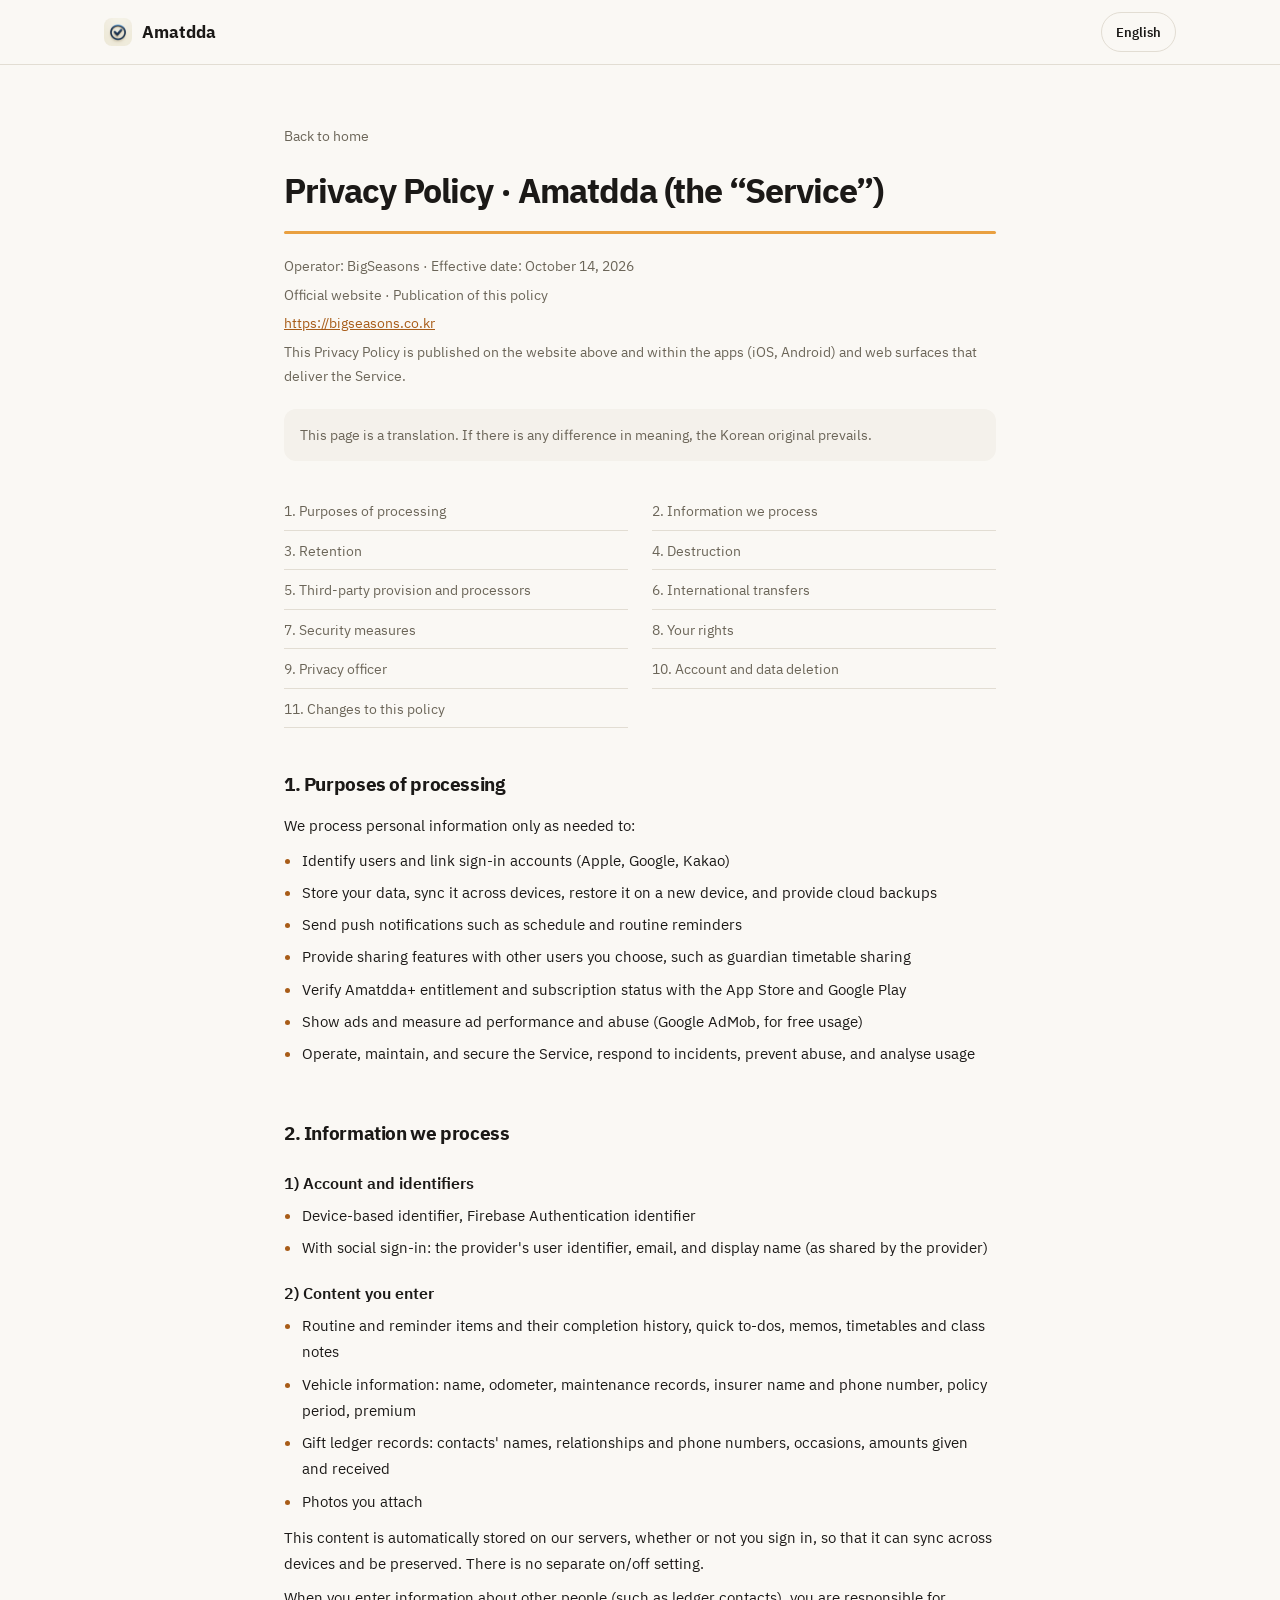
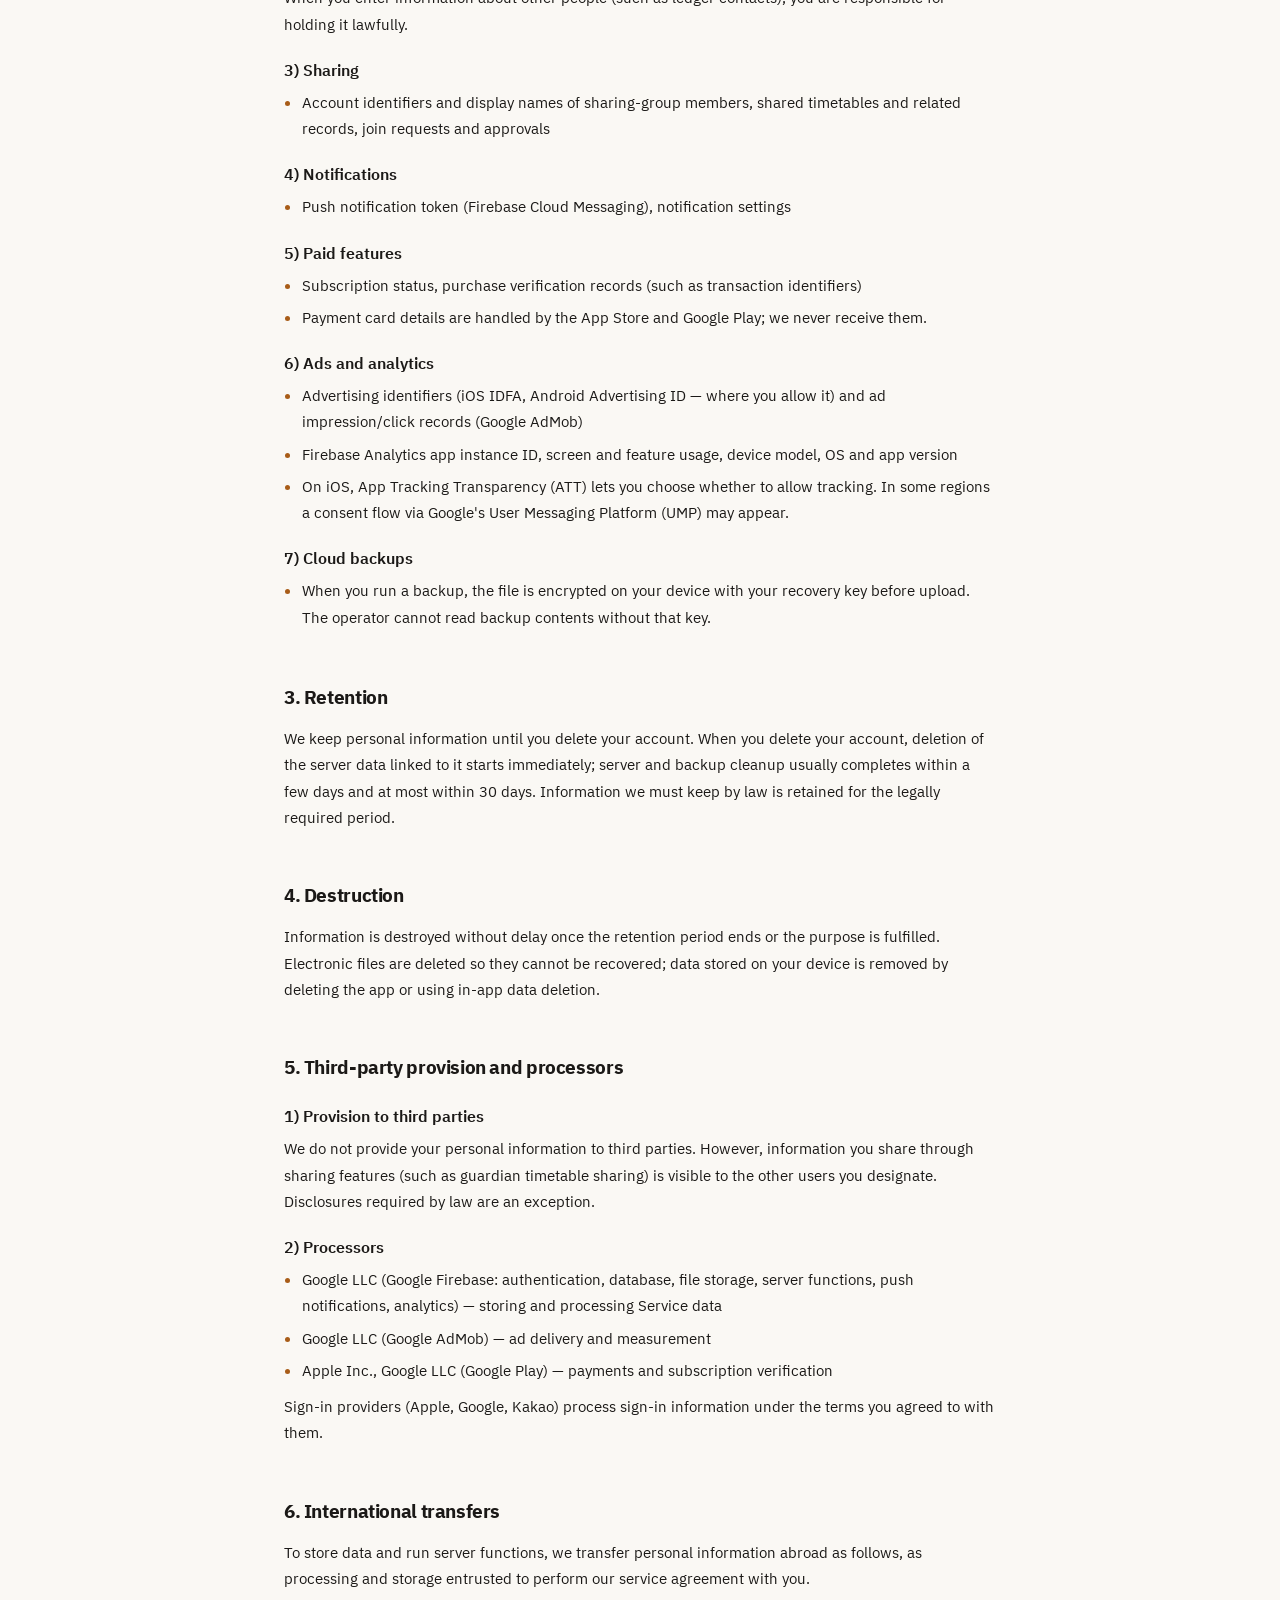
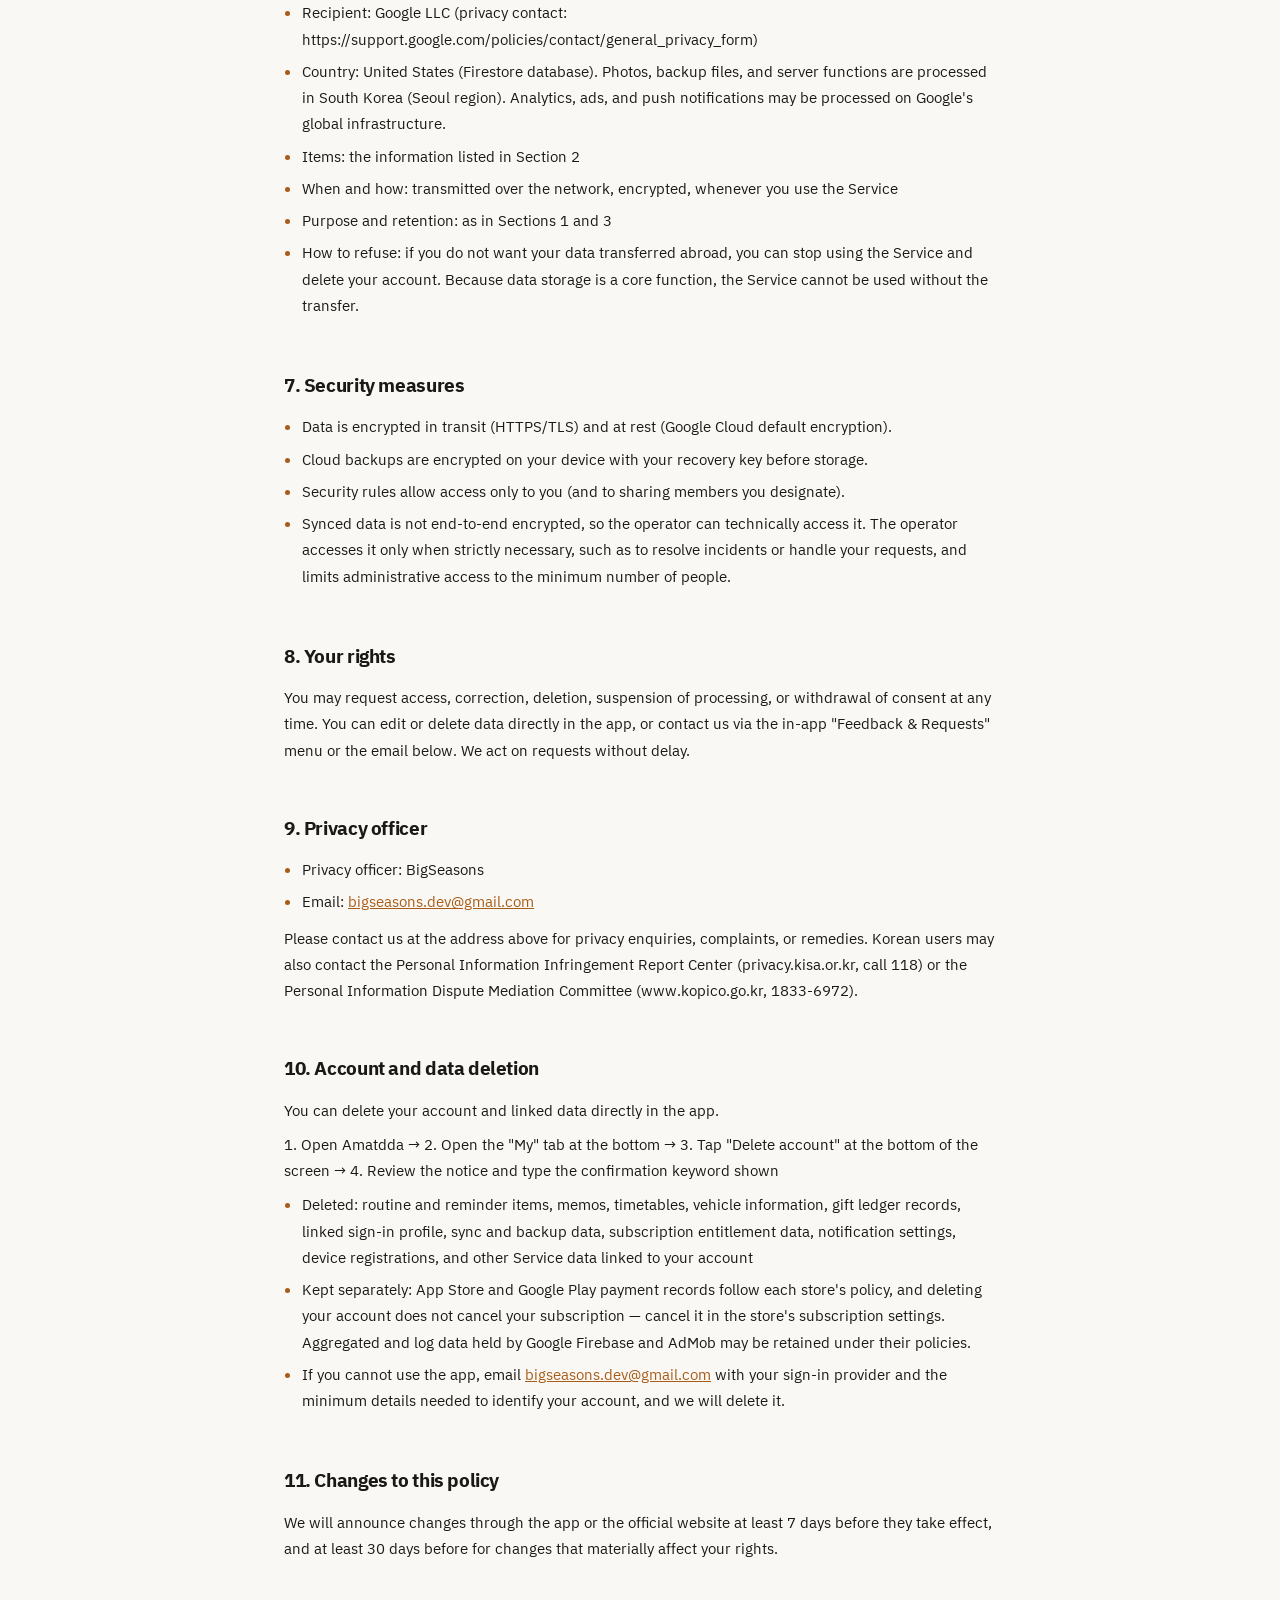
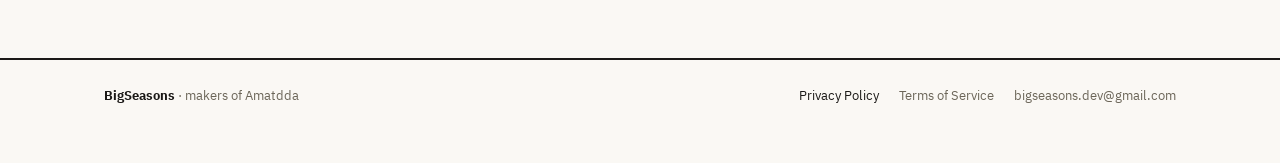
==== privacy.html @ 1eb02d1e "feat: 개인정보처리방침·이용약관을 사이트 안 페이지로, 웹 체험은 새 탭으로 - privacy.html · terms.html: 홈과 같은 디자인(귤·다크 모드·언어 메뉴), " ====
<!DOCTYPE html>
<html lang="ko" data-doc="privacy">
<head>
<meta charset="UTF-8" />
<meta name="viewport" content="width=device-width, initial-scale=1.0" />
<title>개인정보처리방침 | 까먹지마</title>
<meta name="description" content="까먹지마(Amatdda) 개인정보처리방침. 운영자 빅시즌스, 2026년 10월 14일 시행." />
<link rel="canonical" href="https://bigseasons.co.kr/privacy.html" />
<meta name="theme-color" content="#FAF8F4" media="(prefers-color-scheme: light)" />
<meta name="theme-color" content="#17181C" media="(prefers-color-scheme: dark)" />
<link rel="icon" href="assets/amatdda_icon.png" />
<link rel="preconnect" href="https://fonts.googleapis.com" />
<link rel="preconnect" href="https://fonts.gstatic.com" crossorigin />
<link rel="stylesheet" href="https://fonts.googleapis.com/css2?family=IBM+Plex+Sans+KR:wght@400;600;700&display=swap" />
<link rel="stylesheet" href="assets/legal.css" />
</head>
<body>
<header class="top">
  <div class="wrap">
    <a class="brand" href="./"><img src="assets/amatdda_icon.png" alt="" width="28" height="28" /><span id="brand">까먹지마</span></a>
    <div class="lang">
      <button id="lang-btn" type="button" aria-haspopup="true" aria-expanded="false" aria-controls="lang-menu">한국어</button>
      <menu id="lang-menu">
        <li><button type="button" data-lang="ko">한국어</button></li>
        <li><button type="button" data-lang="en">English</button></li>
        <li><button type="button" data-lang="ja">日本語</button></li>
        <li><button type="button" data-lang="zh">繁體中文</button></li>
      </menu>
    </div>
  </div>
</header>
<main class="wrap">
  <a class="back" id="back" href="./">홈으로</a>
  <h1 id="title">개인정보처리방침</h1>
  <div class="rule"></div>
  <div class="meta" id="meta"></div>
  <p class="notice" id="notice" hidden></p>
  <p class="notice" id="loading" hidden>문서를 불러오지 못했습니다. <a href="https://github.com/femeenhan/privacy-policy/blob/main/index2.md">원문 보기</a></p>
  <ol class="toc" id="toc"></ol>
  <div id="body"></div>
</main>
<footer class="site">
  <div class="wrap">
    <div><b>BigSeasons</b> <span id="f-maker">· 까먹지마를 만듭니다</span></div>
    <nav>
      <a href="privacy.html" id="f-privacy" aria-current="page">개인정보처리방침</a>
      <a href="terms.html" id="f-terms">이용약관</a>
      <a href="mailto:bigseasons.dev@gmail.com">bigseasons.dev@gmail.com</a>
    </nav>
  </div>
</footer>
<script src="assets/legal.js"></script>
</body>
</html>
---- assets/legal.css ----
/* 개인정보처리방침·이용약관 공용. 색·글꼴은 index.html 과 같은 앱 값(귤). */
:root {
  --bg: #FAF8F4; --bg2: #F4F1EB; --card: #FFFFFF;
  --text: #1B1917; --muted: #6B6558; --line: #E2DDD3;
  --ink: #A85C18; --face: #E9A040;
  --sans: "IBM Plex Sans KR", "Hiragino Sans", "Hiragino Kaku Gothic ProN", "Noto Sans JP",
          "PingFang TC", "Noto Sans TC", -apple-system, BlinkMacSystemFont, system-ui, sans-serif;
  color-scheme: light dark;
}
@media (prefers-color-scheme: dark) {
  :root { --bg: #17181C; --bg2: #1F2024; --card: #222328; --text: #F6F3F5; --muted: #B8B4B8; --line: #3F3F44; --ink: #F5C377; }
}
* { box-sizing: border-box; }
[hidden] { display: none !important; }
html { -webkit-text-size-adjust: 100%; scroll-behavior: smooth; }
@media (prefers-reduced-motion: reduce) { html { scroll-behavior: auto; } }
body {
  margin: 0; background: var(--bg); color: var(--text); font-family: var(--sans);
  line-height: 1.75; word-break: keep-all; overflow-wrap: anywhere; -webkit-font-smoothing: antialiased;
}
a { color: var(--ink); }
/* keep-all 은 한국어 어절용. 일본어·중국어에 걸면 문장부호에서만 줄이 바뀌어 들쭉날쭉해진다. */
html:lang(ja) body, html:lang(zh-TW) body { word-break: normal; line-break: strict; }
:focus-visible { outline: 3px solid var(--face); outline-offset: 3px; border-radius: 4px; }
.wrap { max-width: 760px; margin: 0 auto; padding: 0 24px; }

.top { border-bottom: 1px solid var(--line); }
.top .wrap { display: flex; align-items: center; gap: 16px; height: 64px; max-width: 1120px; }
.brand { display: flex; align-items: center; gap: 10px; text-decoration: none; color: var(--text); font-weight: 700; font-size: 17px; }
.brand img { width: 28px; height: 28px; border-radius: 8px; }
.lang { position: relative; margin-left: auto; }
.lang > button {
  font: inherit; font-size: 13px; font-weight: 600; color: var(--text); cursor: pointer;
  background: transparent; border: 1px solid var(--line); border-radius: 999px; padding: 8px 14px; min-height: 40px;
}
.lang menu {
  display: none; position: absolute; right: 0; top: calc(100% + 6px); z-index: 30; margin: 0; padding: 5px;
  list-style: none; min-width: 150px; background: var(--card); border: 1px solid var(--line); border-radius: 12px;
  box-shadow: 0 12px 30px -12px rgba(60, 40, 10, .25);
}
.lang menu.open { display: block; }
.lang menu button {
  font: inherit; font-size: 14px; cursor: pointer; width: 100%; text-align: left; border: none;
  background: transparent; color: var(--text); border-radius: 8px; padding: 10px 12px;
}
.lang menu button:hover { background: var(--bg2); }
.lang menu button[aria-current="true"] { font-weight: 700; color: var(--ink); }

main.wrap { padding-top: 56px; }
.back { font-size: 14px; color: var(--muted); text-decoration: none; }
.back:hover { color: var(--text); }
h1 { font-size: clamp(26px, 4vw, 34px); line-height: 1.3; letter-spacing: -.03em; margin: 20px 0 0; text-wrap: balance; }
.rule { height: 3px; background: var(--face); border-radius: 2px; margin: 18px 0 0; }
.meta { margin-top: 20px; color: var(--muted); font-size: 14px; }
.meta p { margin: 0 0 4px; }
.notice { margin: 20px 0 0; padding: 14px 16px; border-radius: 12px; background: var(--bg2); font-size: 14px; color: var(--muted); }

/* 조 목차 */
.toc { margin: 32px 0 0; padding: 0; list-style: none; display: grid; grid-template-columns: repeat(2, minmax(0, 1fr)); gap: 2px 24px; }
.toc a { display: block; padding: 6px 0; font-size: 14px; color: var(--muted); text-decoration: none; border-bottom: 1px solid var(--line); }
.toc a:hover { color: var(--text); }

section { padding-top: 40px; scroll-margin-top: 16px; }
section h2 { font-size: 19px; font-weight: 700; letter-spacing: -.02em; margin: 0 0 12px; }
section h3 { font-size: 16px; font-weight: 600; margin: 18px 0 6px; }
section p { margin: 0 0 8px; font-size: 15px; }
section ul { margin: 0 0 10px; padding-left: 1.2em; font-size: 15px; }
section li { margin: 0 0 6px; }
section li::marker { color: var(--ink); }

footer.site { margin-top: 96px; border-top: 2px solid var(--text); }
footer.site .wrap {
  display: flex; flex-wrap: wrap; gap: 12px 24px; justify-content: space-between; max-width: 1120px;
  padding-top: 24px; padding-bottom: 56px; font-size: 13px; color: var(--muted);
}
footer.site b { color: var(--text); }
footer.site nav { display: flex; gap: 20px; flex-wrap: wrap; }
footer.site a { color: var(--muted); text-decoration: none; }
footer.site a:hover, footer.site a[aria-current="page"] { color: var(--text); }

@media (max-width: 640px) {
  .wrap { padding: 0 16px; }
  main.wrap { padding-top: 36px; }
  .toc { grid-template-columns: 1fr; }
}
@media print {
  .top, .toc, footer.site, .back { display: none; }
  body { background: #fff; color: #000; }
}
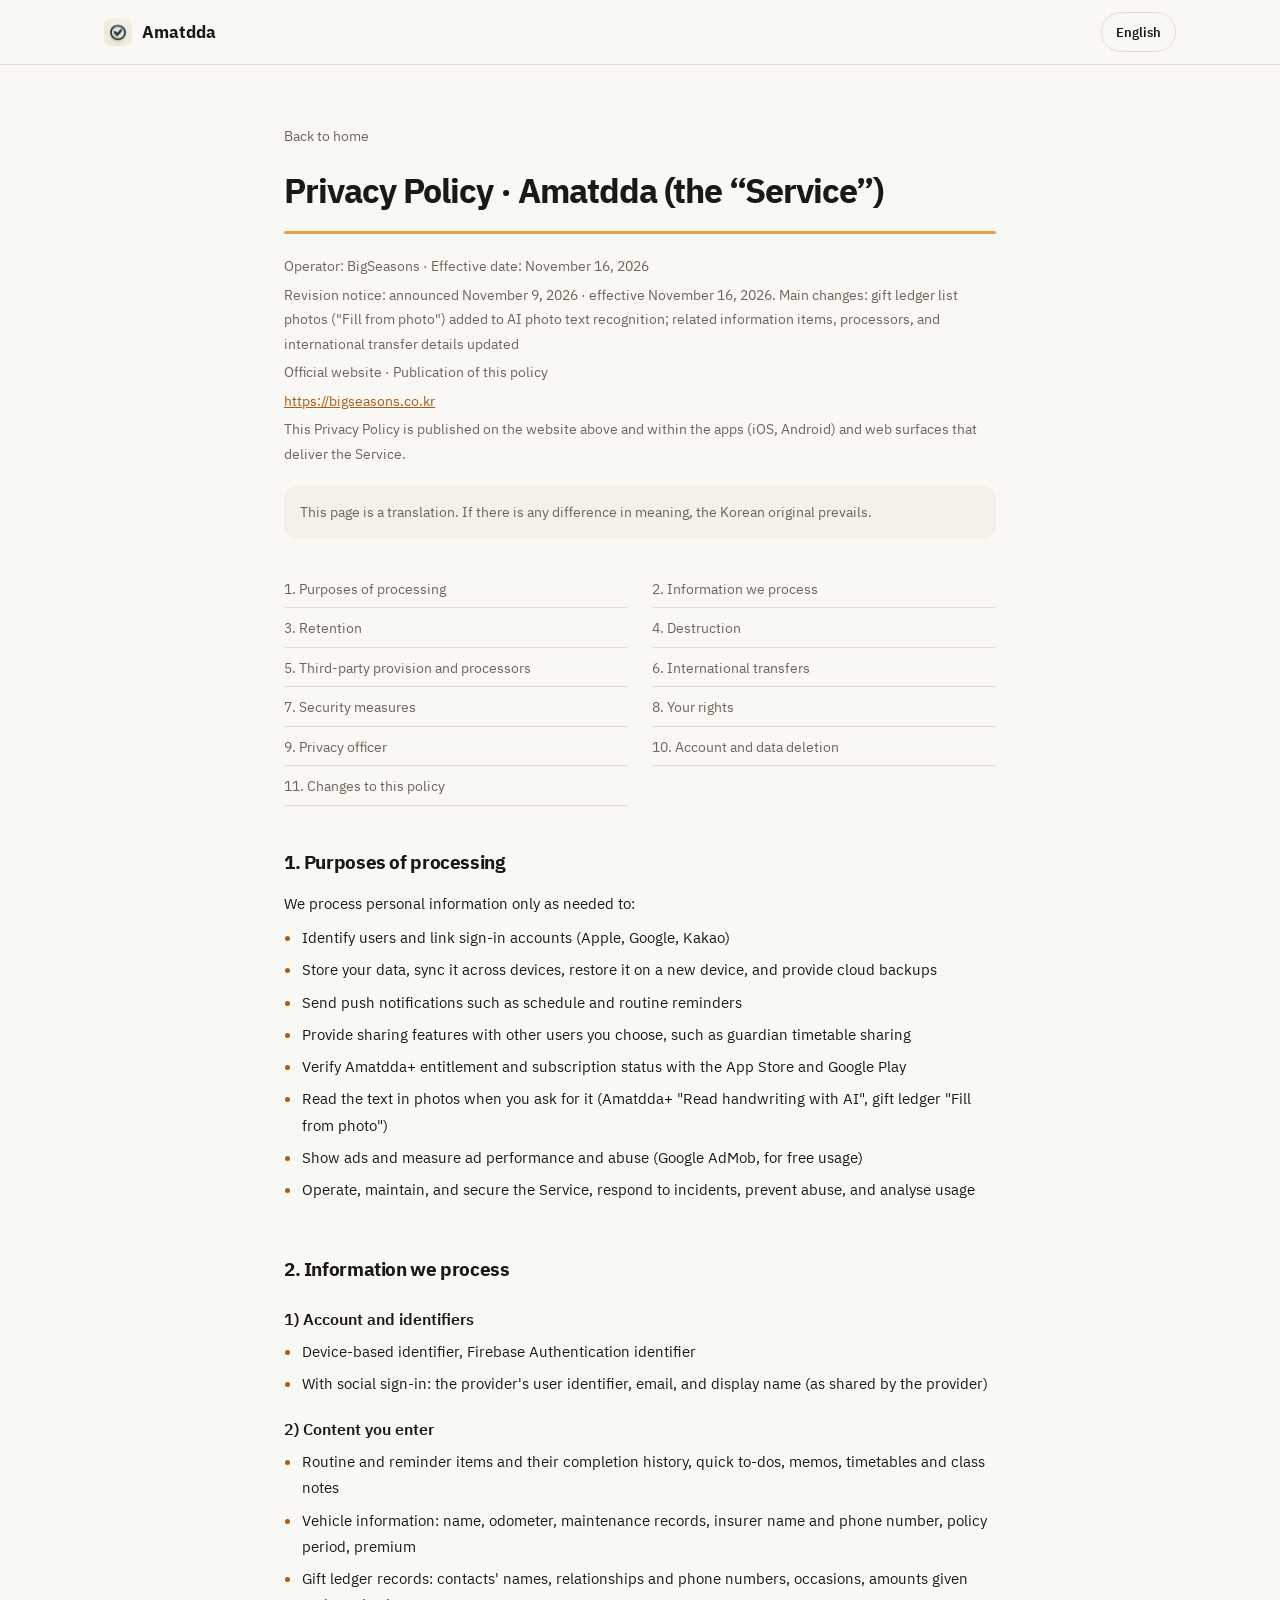
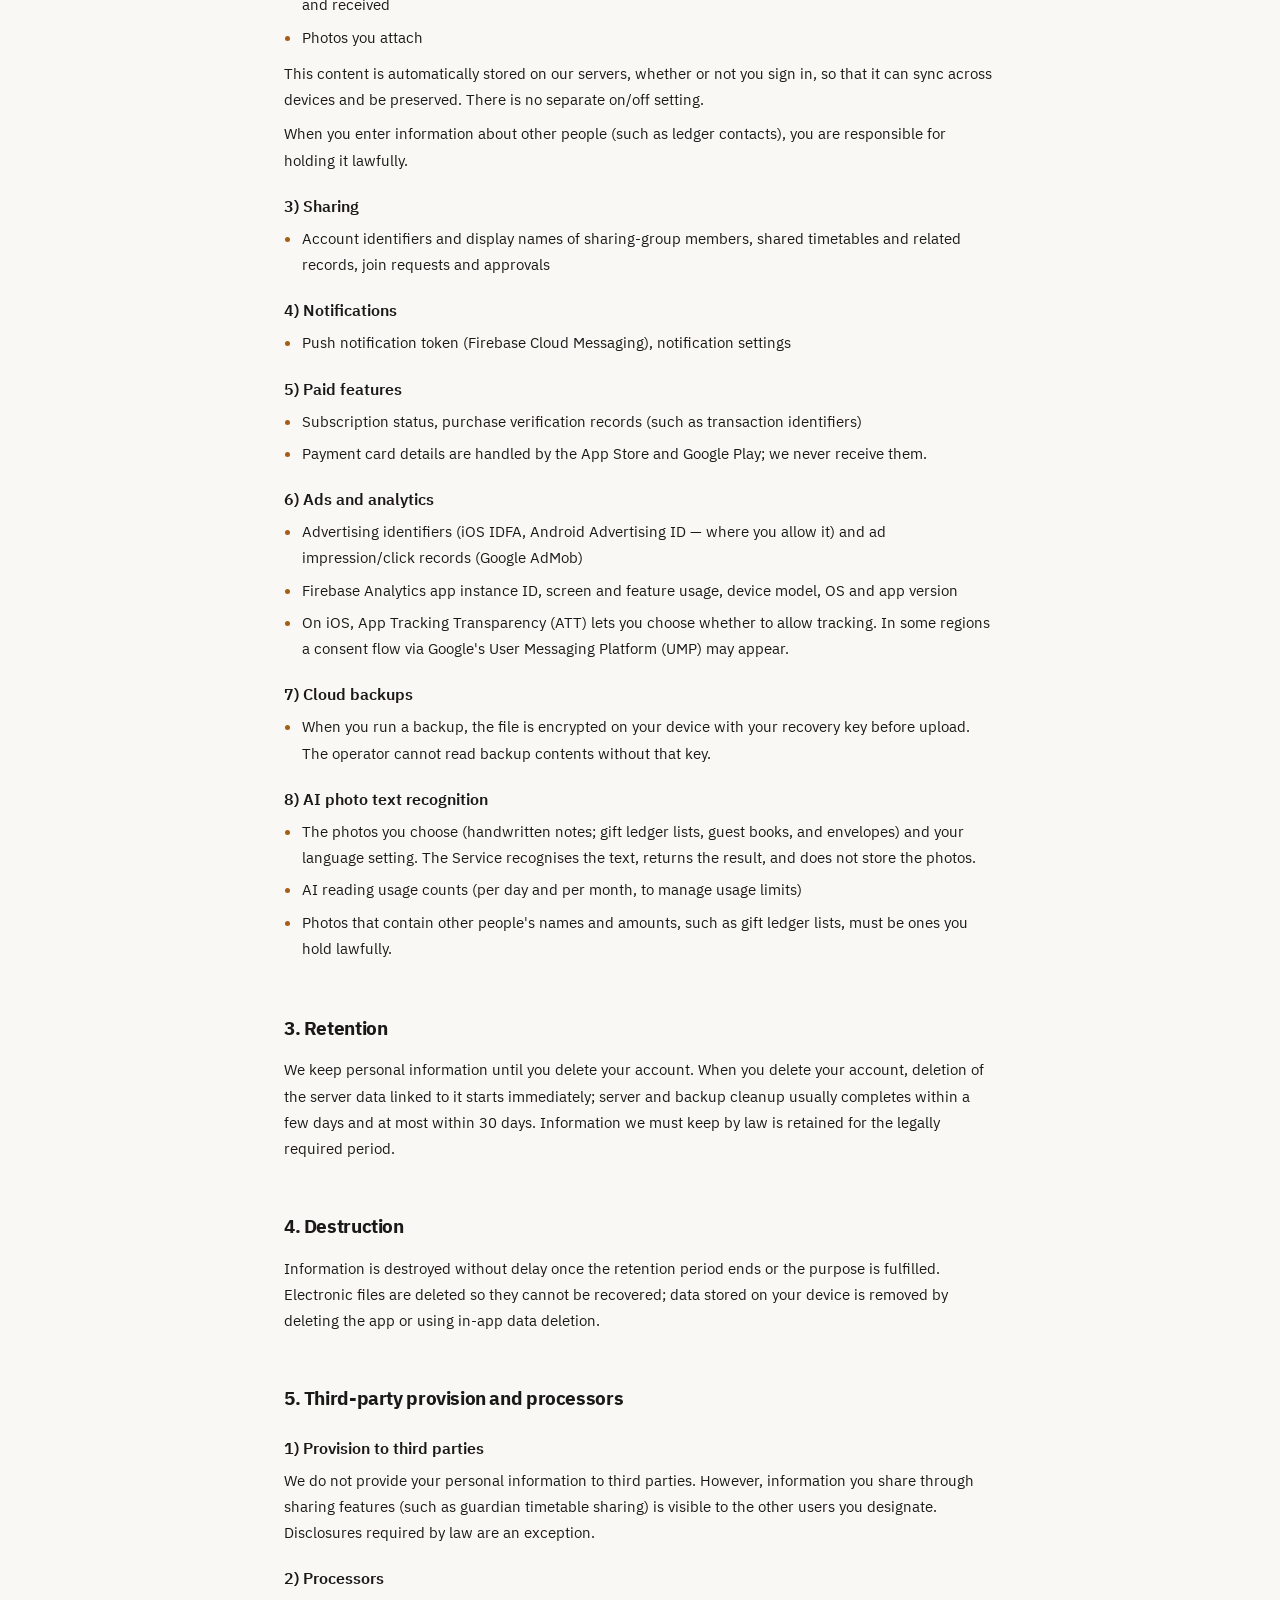
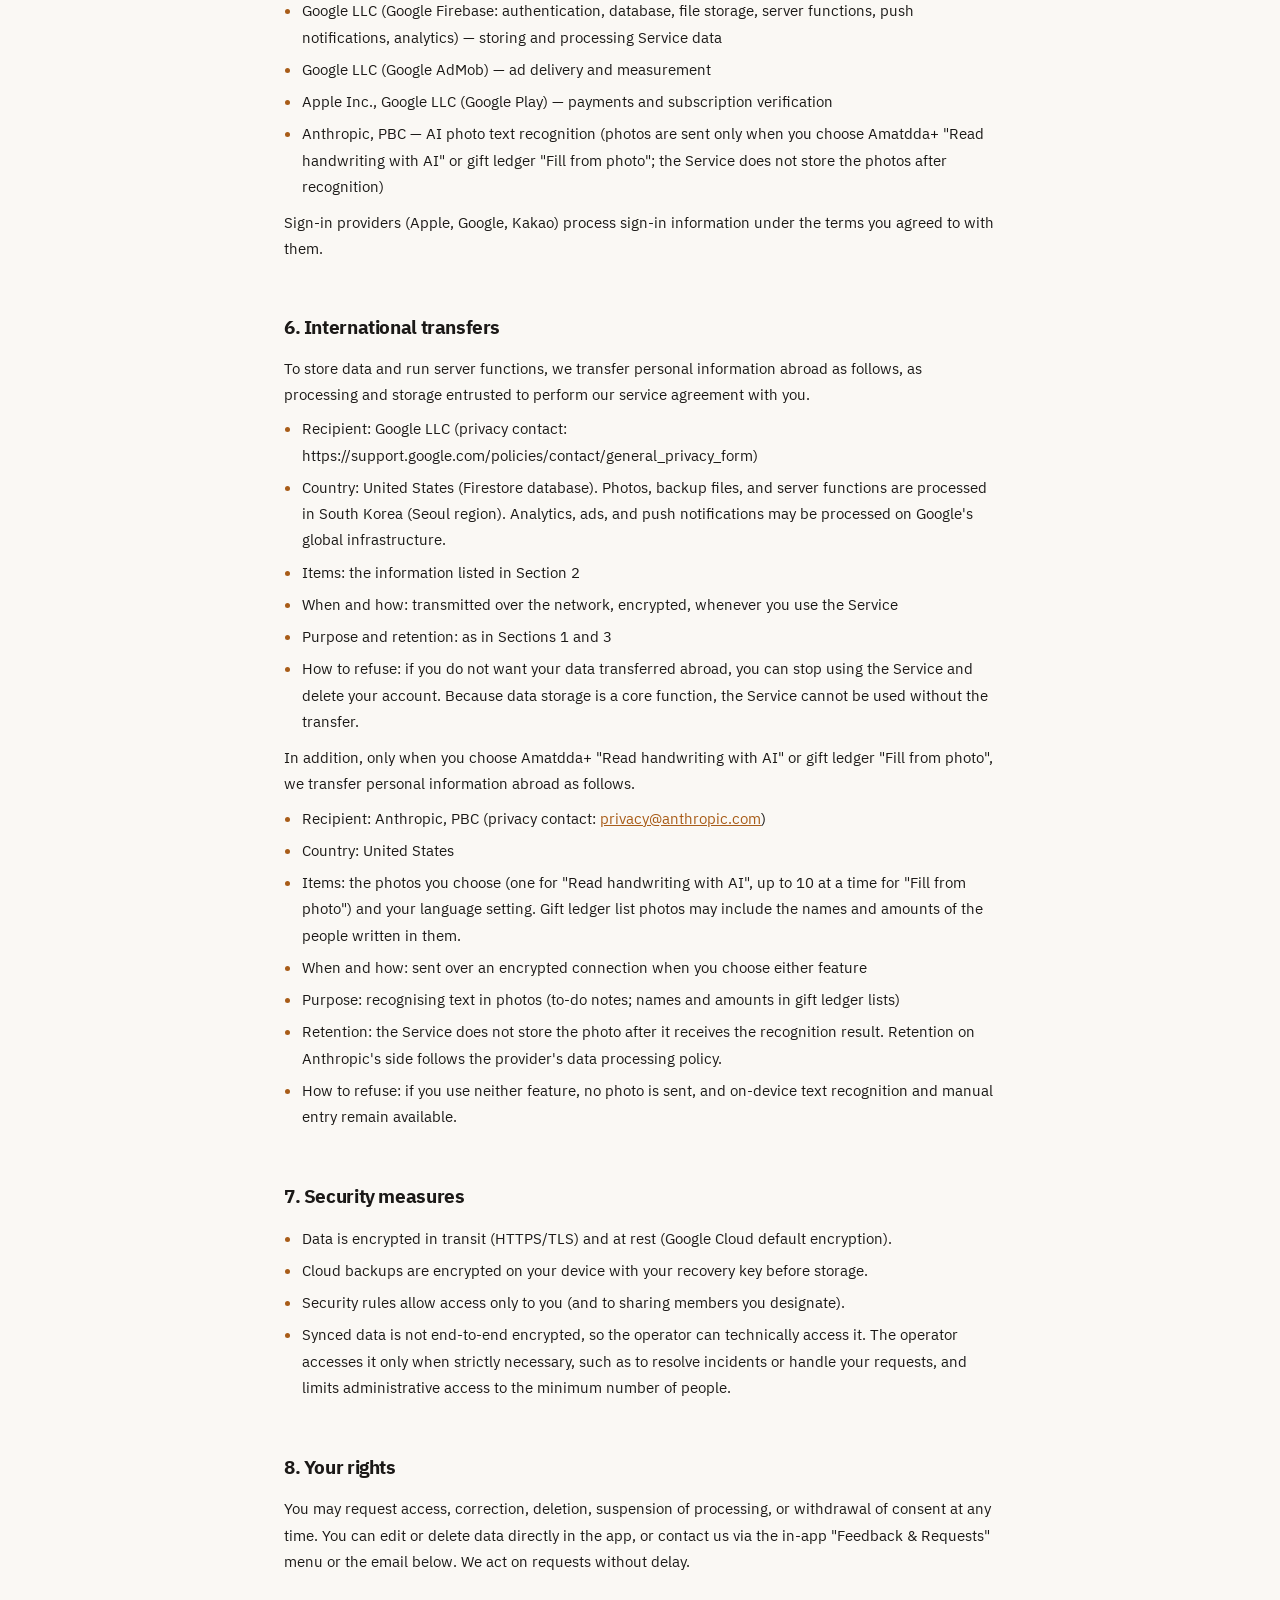
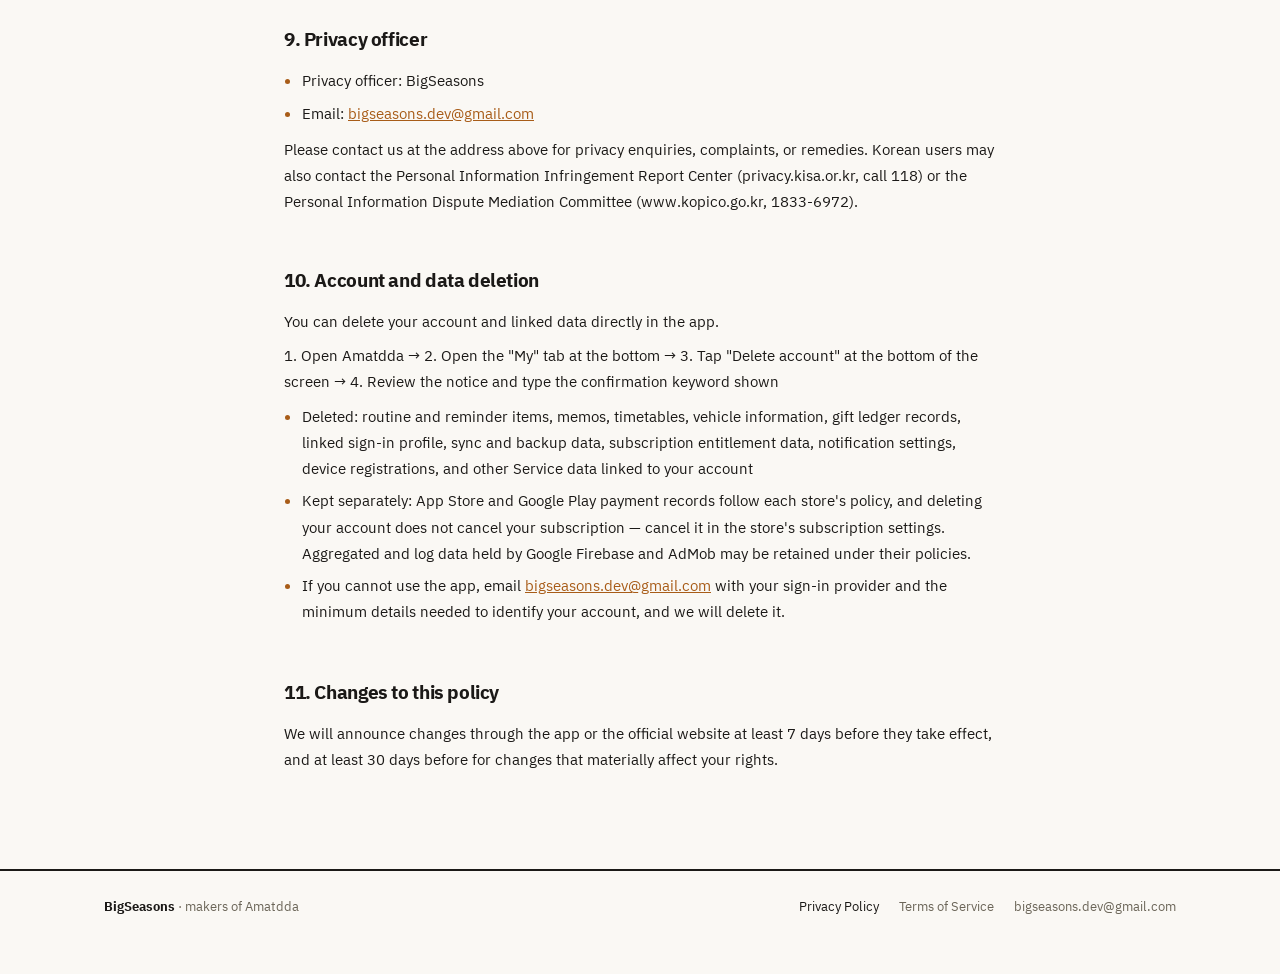
==== commit 2e4f3eea: "docs(privacy): 개인정보처리방침 11월 16일 시행판 — AI 사진 글자 인식(경조사 명부) 반영" ====
--- a/privacy.html
+++ b/privacy.html
@@ -4,7 +4,7 @@
 <meta charset="UTF-8" />
 <meta name="viewport" content="width=device-width, initial-scale=1.0" />
 <title>개인정보처리방침 | 까먹지마</title>
-<meta name="description" content="까먹지마(Amatdda) 개인정보처리방침. 운영자 빅시즌스, 2026년 10월 14일 시행." />
+<meta name="description" content="까먹지마(Amatdda) 개인정보처리방침. 운영자 빅시즌스, 2026년 11월 16일 시행." />
 <link rel="canonical" href="https://bigseasons.co.kr/privacy.html" />
 <meta name="theme-color" content="#FAF8F4" media="(prefers-color-scheme: light)" />
 <meta name="theme-color" content="#17181C" media="(prefers-color-scheme: dark)" />
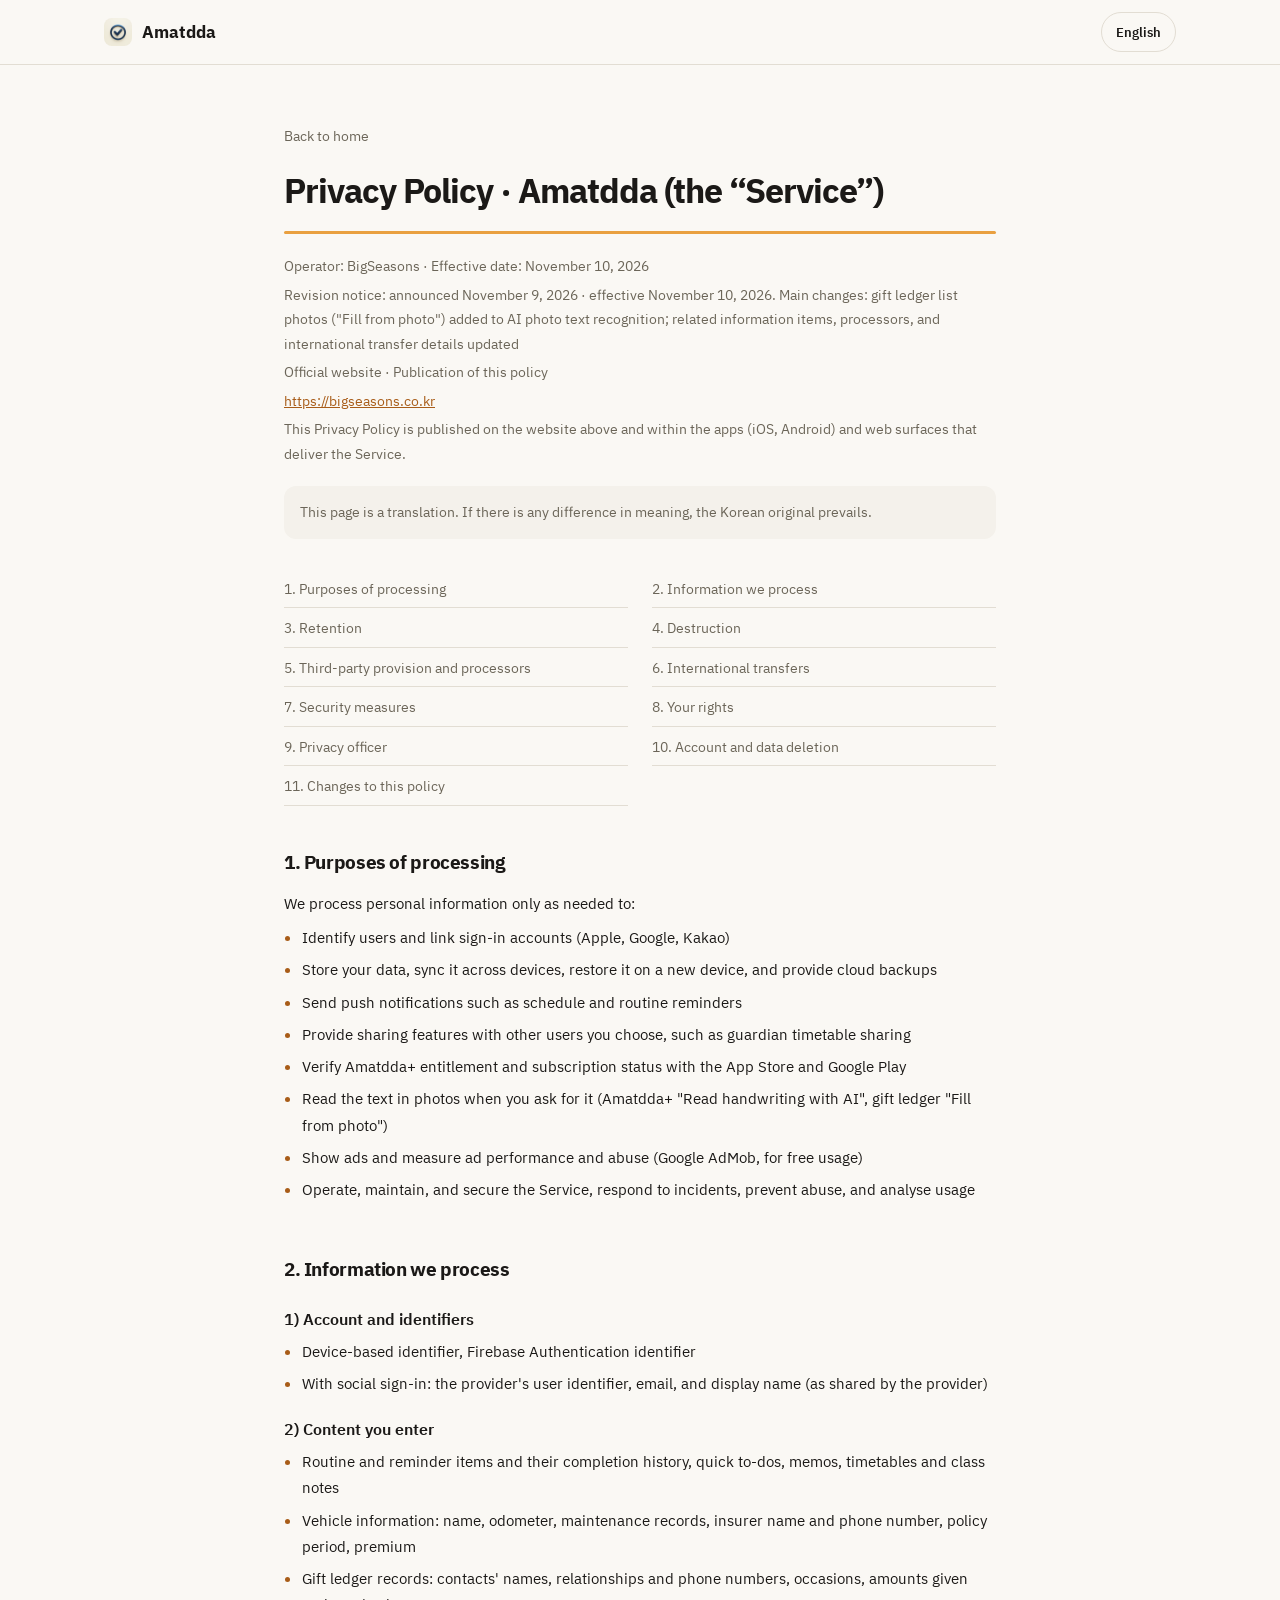
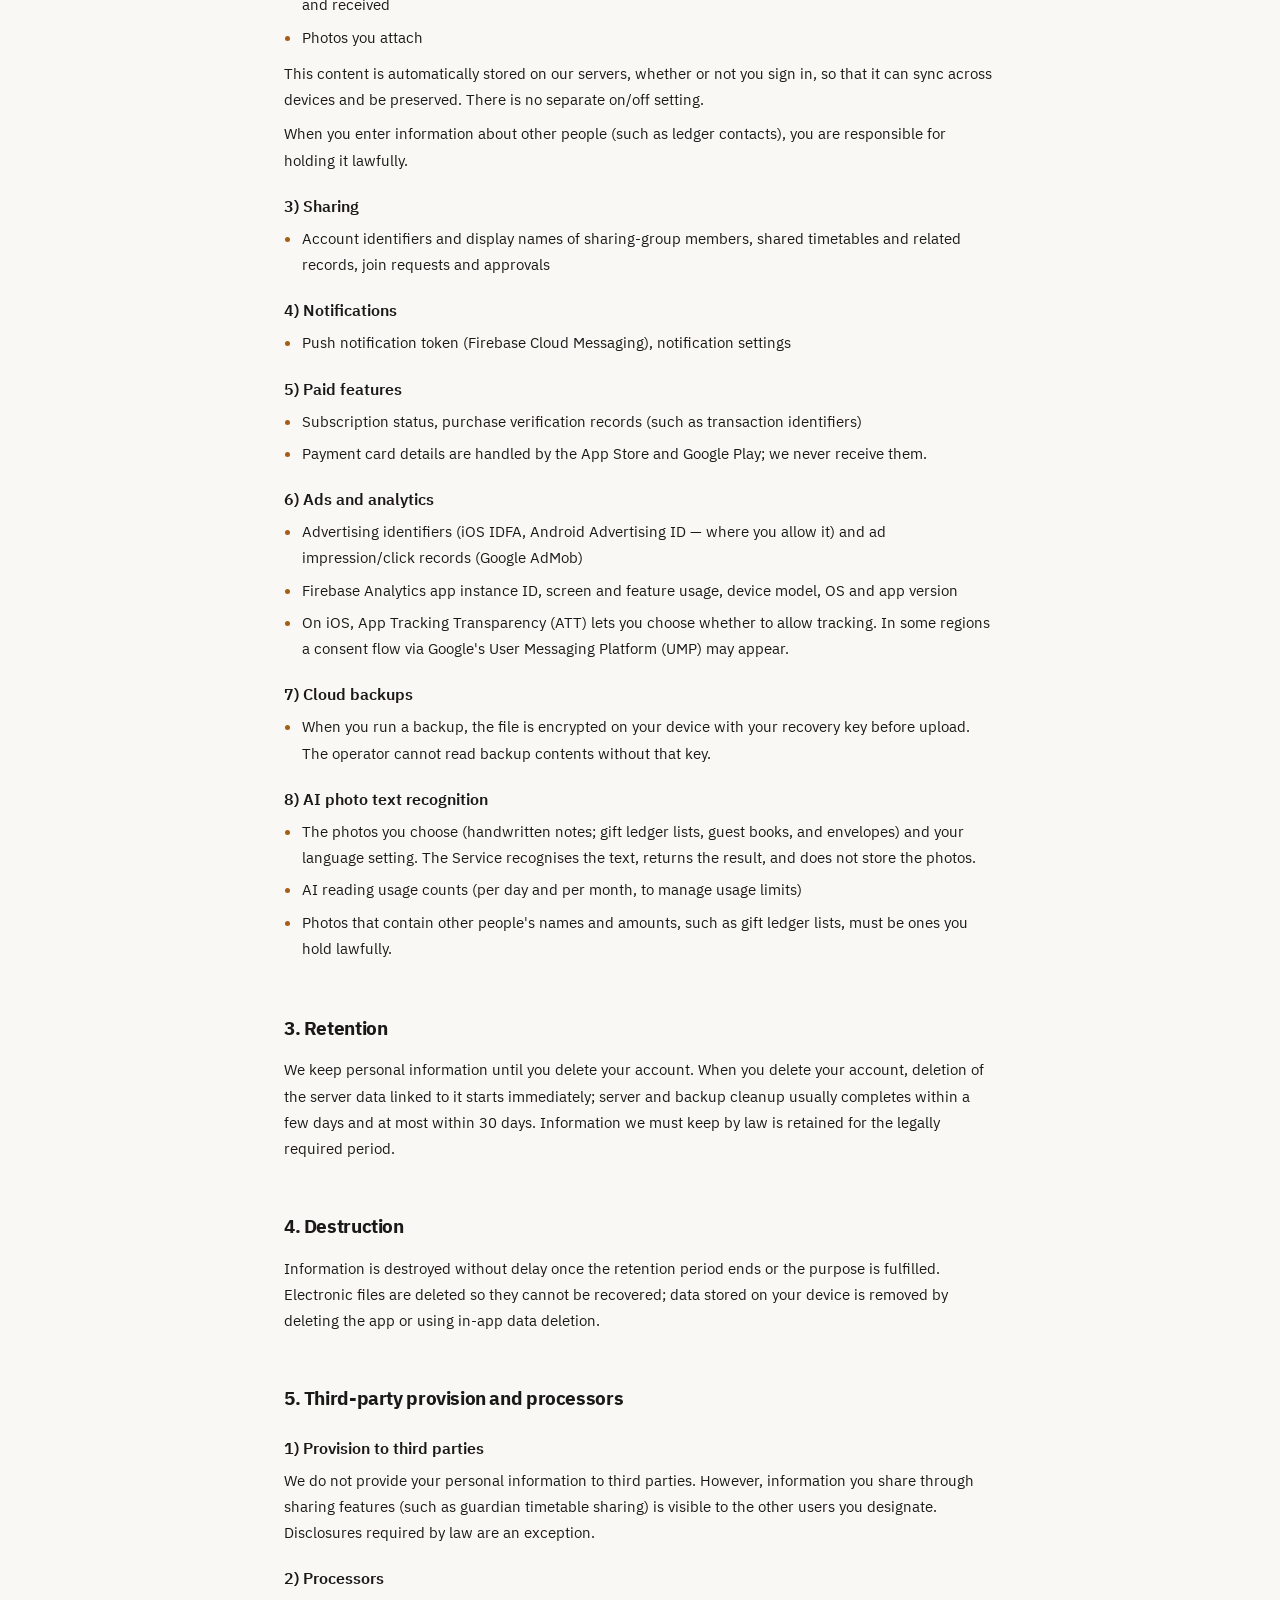
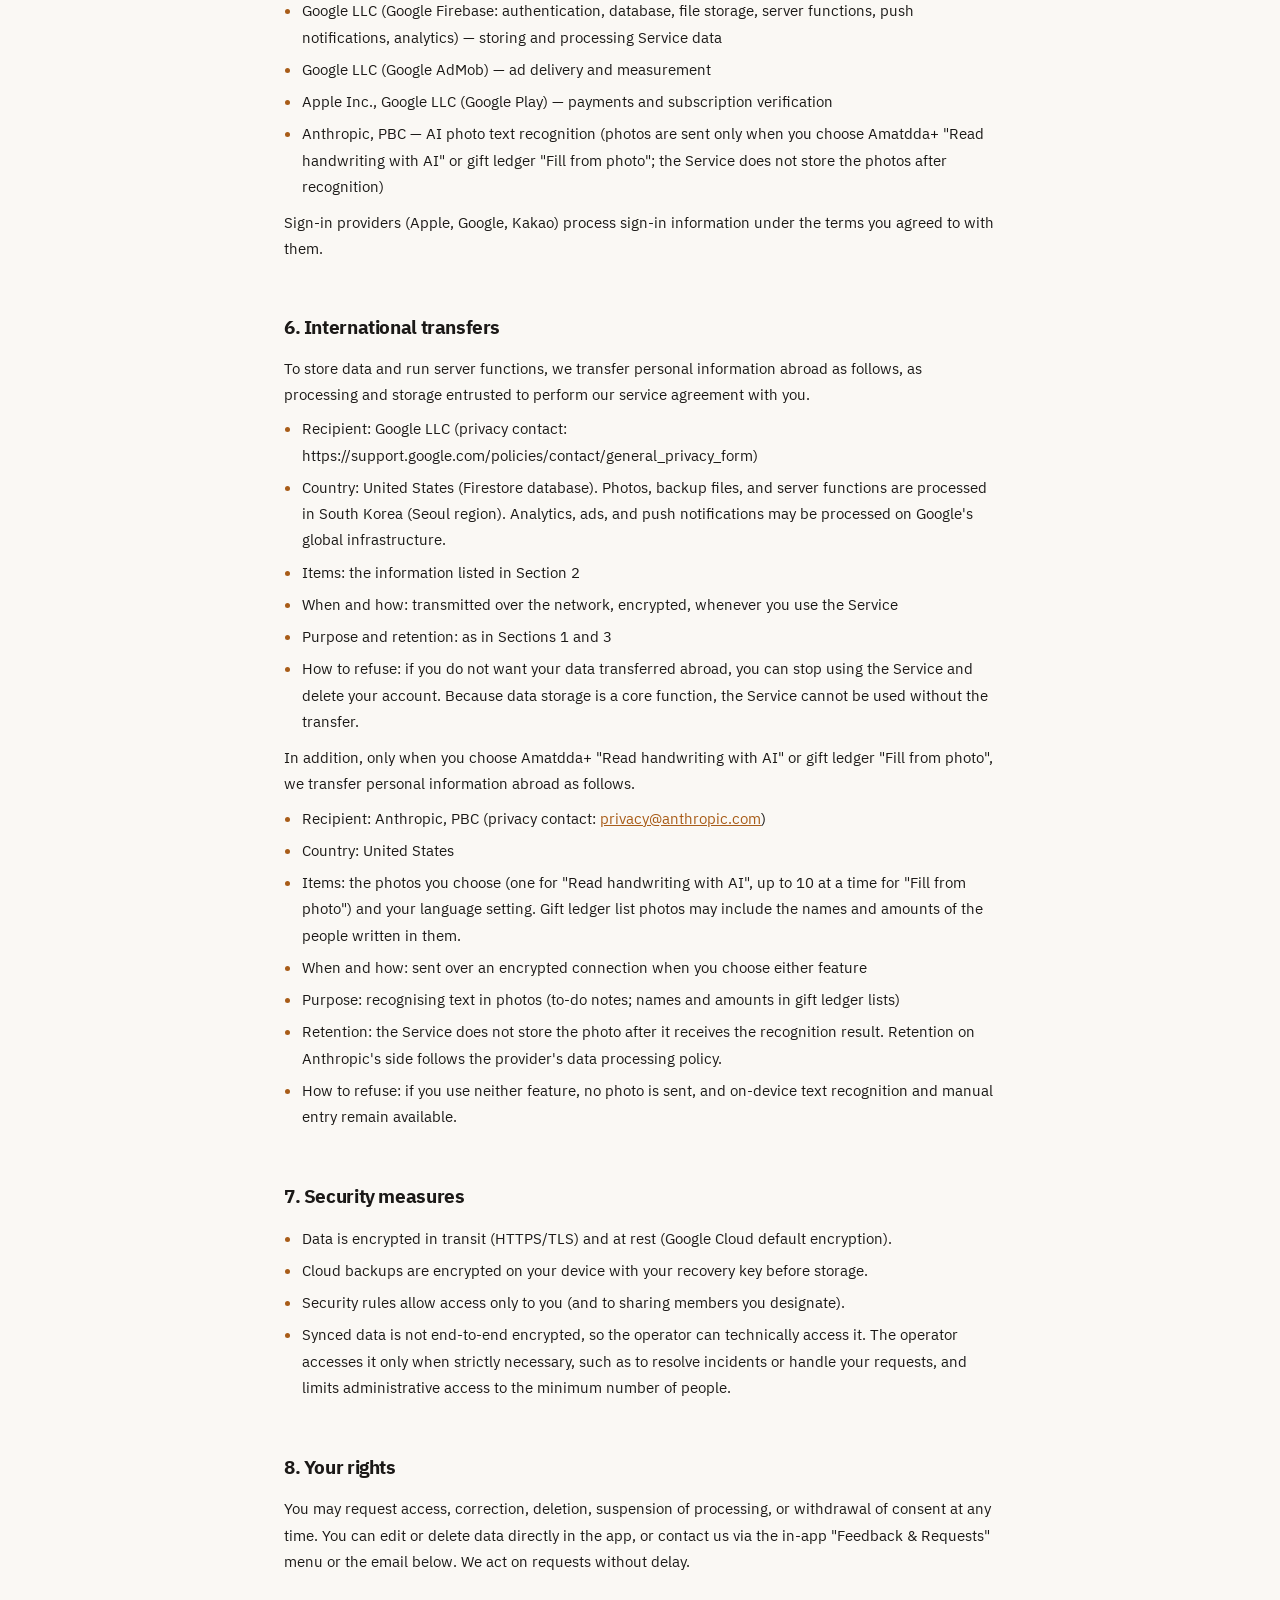
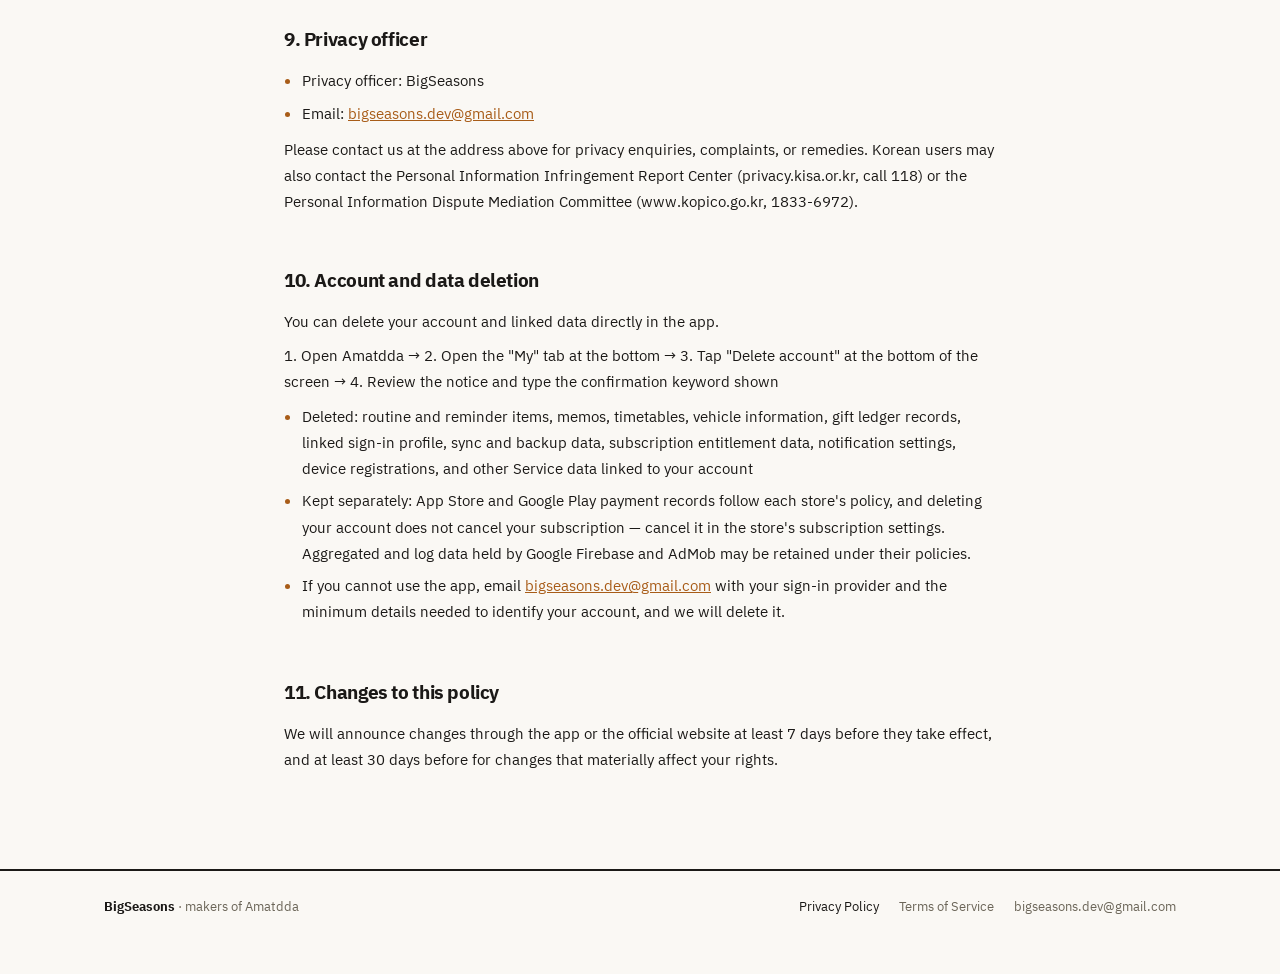
==== commit d5c43c16: "docs(privacy): 11월 개정판 시행일을 11월 16일에서 11월 10일로 앞당긴다 Co-Authored-By: Claude Opus 5.5 <noreply@anthrop" ====
--- a/privacy.html
+++ b/privacy.html
@@ -4,7 +4,7 @@
 <meta charset="UTF-8" />
 <meta name="viewport" content="width=device-width, initial-scale=1.0" />
 <title>개인정보처리방침 | 까먹지마</title>
-<meta name="description" content="까먹지마(Amatdda) 개인정보처리방침. 운영자 빅시즌스, 2026년 11월 16일 시행." />
+<meta name="description" content="까먹지마(Amatdda) 개인정보처리방침. 운영자 빅시즌스, 2026년 11월 10일 시행." />
 <link rel="canonical" href="https://bigseasons.co.kr/privacy.html" />
 <meta name="theme-color" content="#FAF8F4" media="(prefers-color-scheme: light)" />
 <meta name="theme-color" content="#17181C" media="(prefers-color-scheme: dark)" />
